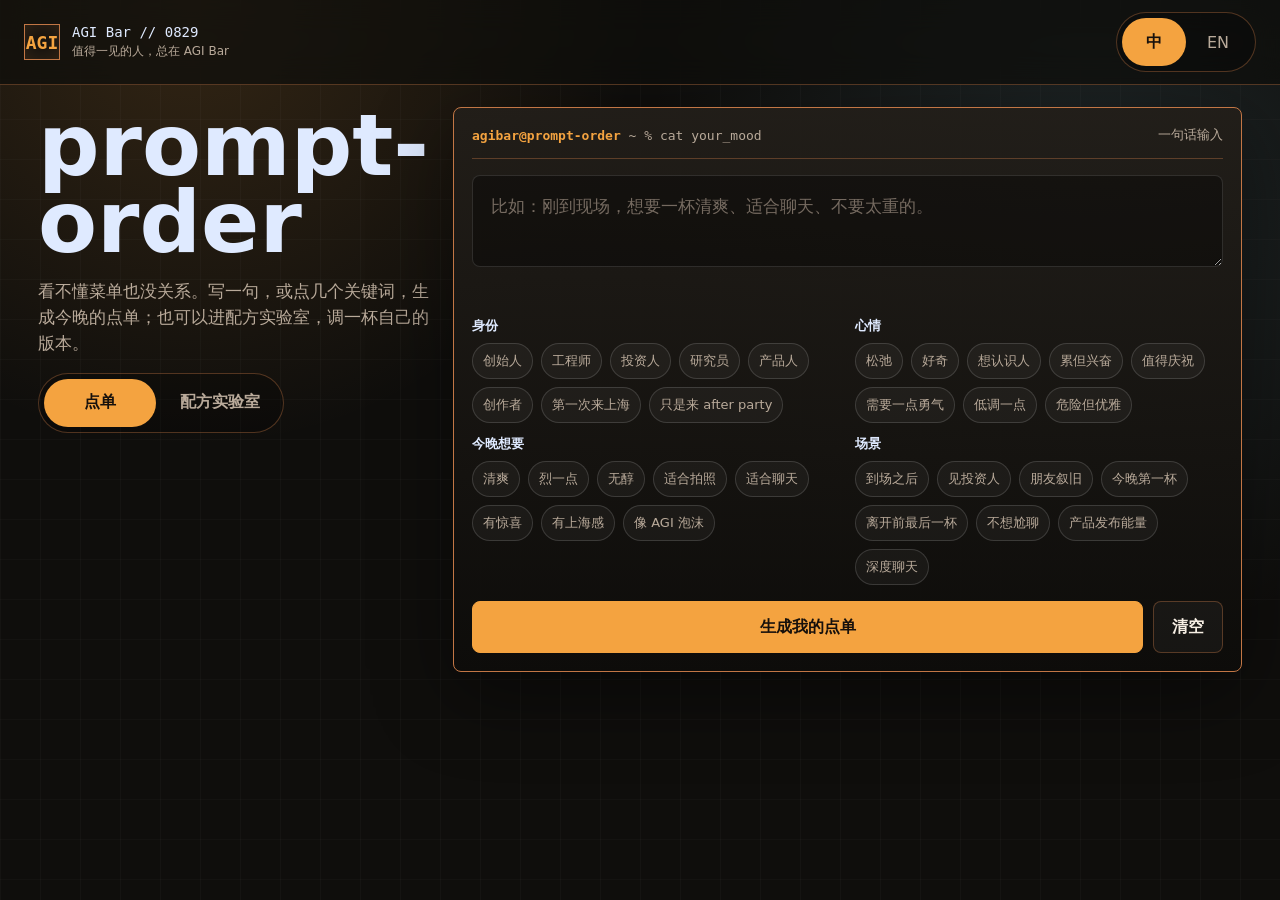
==== index.html @ 8e7d7c05 "Simplify event recipe pages" ====
<!doctype html>
<html lang="zh-CN">
<head>
  <meta charset="utf-8">
  <meta name="viewport" content="width=device-width, initial-scale=1">
  <title>prompt-order | AGI Bar</title>
  <link rel="stylesheet" href="style.css">
</head>
<body>
  <div class="shell">
    <header class="topbar">
      <div class="brand">
        <div class="mark">AGI</div>
        <div>
          <p class="brand-title">AGI Bar // 0829</p>
          <p class="brand-sub" data-i18n="tagline">值得一见的人，总在 AGI Bar</p>
        </div>
      </div>
      <div class="lang" aria-label="Language">
        <button type="button" class="active" data-lang="zh">中</button>
        <button type="button" data-lang="en">EN</button>
      </div>
    </header>

    <main class="prompt-main">
      <section aria-labelledby="page-title">
        <h1 id="page-title" class="headline zh" data-i18n="headline">prompt-order</h1>
        <p class="intro" data-i18n="intro">看不懂菜单也没关系。写一句，或点几个关键词，生成今晚的点单；也可以进配方实验室，调一杯自己的版本。</p>
        <div class="mode-tabs" aria-label="Mode">
          <button type="button" class="active" data-mode="order" data-i18n="tabOrder">点单</button>
          <button type="button" data-mode="lab" data-i18n="tabLab">配方实验室</button>
        </div>
      </section>

      <section class="prompt-card mode-panel active" id="orderPanel" aria-label="Prompt order">
        <div class="terminal-line">
          <span><b>agibar@prompt-order</b> ~ % cat your_mood</span>
          <span data-i18n="terminal">一句话输入</span>
        </div>

        <div class="input-wrap">
          <textarea id="prompt" data-i18n-placeholder="placeholder" placeholder="比如：刚到现场，想要一杯清爽、适合聊天、不要太重的。"></textarea>
        </div>
        <div class="status" id="status" aria-live="polite"></div>

        <div class="groups" id="groups"></div>

        <div class="actions">
          <button class="primary" type="button" id="generate" data-i18n="generate">生成我的点单</button>
          <button class="secondary" type="button" id="clear" data-i18n="clear">清空</button>
        </div>
      </section>

      <section class="prompt-card lab-panel mode-panel" id="labPanel" aria-label="Recipe lab">
        <div class="terminal-line">
          <span><b>agibar@0829</b> ~ % ./recipe_lab</span>
          <span data-i18n="labTerminal">选择一款</span>
        </div>
        <div class="lab-head">
          <h2 data-i18n="labHeadline">配方实验室</h2>
          <p data-i18n="labIntro">三款活动限定特调先不命名。先看口味和配方，三款都是无醇；想要含醇可自行 DIY。</p>
        </div>
        <div class="mix-list" id="mixList"></div>
      </section>
    </main>
  </div>

  <div class="toast" id="toast" role="status" aria-live="polite"></div>

  <script src="app-data.js"></script>
  <script>
    const data = window.AGIBarData;
    let draft = data.loadDraft();
    const selected = new Set(draft.selected || []);

    const $ = (selector) => document.querySelector(selector);
    const promptEl = $("#prompt");
    const groupsEl = $("#groups");
    const statusEl = $("#status");
    const toastEl = $("#toast");
    const mixListEl = $("#mixList");
    const params = new URLSearchParams(window.location.search);
    const requestedMix = (params.get("mix") || "").toUpperCase();
    let selectedMixId = data.eventMixes.some((mix) => mix.id === requestedMix) ? requestedMix : "";
    let mode = params.get("tab") === "lab" || selectedMixId ? "lab" : "order";

    function t(key) {
      return data.copy[draft.lang || "zh"][key];
    }

    function persist() {
      draft.prompt = promptEl.value;
      draft.selected = Array.from(selected);
      data.saveDraft(draft);
    }

    function renderGroups() {
      groupsEl.innerHTML = data.groups.map((group) => `
        <section class="group">
          <h2>${t(group.title)}</h2>
          <div class="chips">
            ${group.options.map(([value, zh, en]) => `
              <button type="button" class="chip ${selected.has(value) ? "selected" : ""}" data-chip="${value}">
                ${draft.lang === "zh" ? zh : en}
              </button>
            `).join("")}
          </div>
        </section>
      `).join("");
    }

    function renderLab() {
      const lang = draft.lang || "zh";
      const visibleMixes = selectedMixId
        ? data.eventMixes.filter((mix) => mix.id === selectedMixId)
        : data.eventMixes;
      mixListEl.innerHTML = visibleMixes.map((mix) => {
        const formula = mix.formulas.zero[lang];
        const flavors = lang === "zh" ? mix.flavorZh : mix.flavorEn;
        const hint = lang === "zh" ? mix.hintZh : mix.hintEn;
        const color = lang === "zh" ? mix.colorZh : mix.colorEn;
        const diyNote = lang === "zh" ? mix.diyZh : mix.diyEn;
        return `
          <article class="mix-card" data-mix="${mix.id}">
            <div class="mix-code">${mix.id}</div>
            <div class="mix-content">
              <p class="mix-hint">${hint}</p>
              <h3>${t("labOrderPrefix")}${mix.id}</h3>
              <div class="mix-pills">
                <span class="pill">${color}</span>
                ${flavors.map((item) => `<span class="pill">${item}</span>`).join("")}
              </div>
              <div class="lab-fields">
                <div>
                  <p class="field-label">${t("labFormula")}</p>
                  <ul>${formula.map((item) => `<li>${item}</li>`).join("")}</ul>
                </div>
                <div>
                  <p class="field-label">${t("labDiy")}</p>
                  <p>${diyNote}</p>
                </div>
              </div>
            </div>
          </article>
        `;
      }).join("");
    }

    function renderCopy() {
      const lang = draft.lang || "zh";
      document.documentElement.lang = lang === "zh" ? "zh-CN" : "en";
      document.title = "prompt-order | AGI Bar";
      document.querySelectorAll("[data-i18n]").forEach((node) => {
        node.textContent = t(node.dataset.i18n);
      });
      document.querySelectorAll("[data-i18n-placeholder]").forEach((node) => {
        node.placeholder = t(node.dataset.i18nPlaceholder);
      });
      document.querySelectorAll("[data-lang]").forEach((button) => {
        button.classList.toggle("active", button.dataset.lang === lang);
      });
      document.querySelectorAll("[data-mode]").forEach((button) => {
        button.classList.toggle("active", button.dataset.mode === mode);
      });
      document.querySelectorAll(".mode-panel").forEach((panel) => {
        panel.classList.toggle("active", panel.id === `${mode}Panel`);
      });
      document.body.classList.toggle("lab-mode", mode === "lab");
      $("#page-title").classList.toggle("zh", lang === "zh");
      renderGroups();
      renderLab();
    }

    function setStatus(message, isError = false) {
      statusEl.textContent = message;
      statusEl.style.color = isError ? "var(--red)" : "var(--cyan)";
    }

    function showToast(message) {
      toastEl.textContent = message;
      toastEl.classList.add("show");
      window.setTimeout(() => toastEl.classList.remove("show"), 1600);
    }

    function setMode(nextMode) {
      if (!nextMode || mode === nextMode) return;
      mode = nextMode;
      const nextUrl = new URL(window.location.href);
      if (mode === "lab") nextUrl.searchParams.set("tab", "lab");
      else {
        nextUrl.searchParams.delete("tab");
        nextUrl.searchParams.delete("mix");
        selectedMixId = "";
      }
      window.history.replaceState(null, "", nextUrl);
      renderCopy();
    }

    function generate() {
      const prompt = promptEl.value.trim();
      if (!prompt && selected.size === 0) {
        setStatus(t("needInput"), true);
        return;
      }
      draft.prompt = promptEl.value;
      draft.selected = Array.from(selected);
      const drink = data.chooseDrink(draft);
      draft.currentDrinkId = drink.id;
      draft.lastDrinkId = drink.id;
      data.saveDraft(draft);
      window.location.href = "order.html";
    }

    function setLanguage(nextLang) {
      if (!nextLang || draft.lang === nextLang) return;
      draft.lang = nextLang;
      renderCopy();
      persist();
    }

    document.addEventListener("click", (event) => {
      const chip = event.target.closest("[data-chip]");
      if (!chip) return;
      const value = chip.dataset.chip;
      if (selected.has(value)) selected.delete(value);
      else selected.add(value);
      renderGroups();
      persist();
    });

    document.addEventListener("click", (event) => {
      const modeButton = event.target.closest("[data-mode]");
      if (!modeButton) return;
      setMode(modeButton.dataset.mode);
    });

    document.querySelector(".lang").addEventListener("pointerup", (event) => {
      const button = event.target.closest("[data-lang]");
      if (!button) return;
      event.preventDefault();
      setLanguage(button.dataset.lang);
    });

    document.querySelector(".lang").addEventListener("click", (event) => {
      const button = event.target.closest("[data-lang]");
      if (!button) return;
      setLanguage(button.dataset.lang);
    });

    $("#generate").addEventListener("click", generate);
    $("#clear").addEventListener("click", () => {
      selected.clear();
      promptEl.value = "";
      draft = { prompt: "", selected: [], lang: draft.lang || "zh", currentDrinkId: null, lastDrinkId: null };
      data.saveDraft(draft);
      setStatus("");
      renderCopy();
      showToast(t("clearSaved"));
    });
    promptEl.addEventListener("input", persist);

    promptEl.value = draft.prompt || "";
    renderCopy();
  </script>
</body>
</html>
---- style.css ----
:root {
  color-scheme: dark;
  --bg: #0f0e0c;
  --panel: rgba(24, 21, 18, 0.94);
  --panel-strong: rgba(11, 10, 9, 0.96);
  --line: #c27645;
  --line-soft: rgba(194, 118, 69, 0.38);
  --text: #f7efe4;
  --muted: #b9aa9a;
  --gold: #f4a340;
  --foam: #dfeaff;
  --cyan: #8bcfe7;
  --red: #ef5b45;
  --green: #9fd16c;
  --shadow: 0 24px 80px rgba(0, 0, 0, 0.42);
  --radius: 8px;
  font-family: Inter, ui-sans-serif, system-ui, -apple-system, BlinkMacSystemFont, "PingFang SC", "Microsoft YaHei", sans-serif;
}

* {
  box-sizing: border-box;
}

html,
body {
  min-height: 100%;
}

body {
  margin: 0;
  background:
    linear-gradient(90deg, rgba(255, 255, 255, 0.025) 1px, transparent 1px),
    linear-gradient(0deg, rgba(255, 255, 255, 0.018) 1px, transparent 1px),
    radial-gradient(circle at 15% 0%, rgba(244, 163, 64, 0.16), transparent 28rem),
    radial-gradient(circle at 85% 22%, rgba(139, 207, 231, 0.12), transparent 28rem),
    var(--bg);
  background-size: 40px 40px, 40px 40px, auto, auto, auto;
  color: var(--text);
}

button,
textarea {
  font: inherit;
}

button {
  cursor: pointer;
}

.shell {
  min-height: 100vh;
  display: grid;
  grid-template-rows: auto 1fr auto;
}

.topbar {
  display: flex;
  align-items: center;
  justify-content: space-between;
  gap: 16px;
  padding: 16px clamp(16px, 3vw, 40px);
  border-bottom: 1px solid var(--line-soft);
  background: rgba(15, 14, 12, 0.72);
  backdrop-filter: blur(16px);
  position: sticky;
  top: 0;
  z-index: 5;
}

.brand {
  display: flex;
  align-items: center;
  gap: 12px;
  min-width: 0;
}

.mark {
  width: 36px;
  height: 36px;
  display: grid;
  place-items: center;
  border: 1px solid var(--line);
  color: var(--gold);
  background: #16120f;
  font-family: "SFMono-Regular", Consolas, monospace;
  font-size: 18px;
  font-weight: 800;
  box-shadow: inset 0 0 18px rgba(244, 163, 64, 0.14);
  flex: 0 0 auto;
}

.brand-title {
  margin: 0;
  font-family: "SFMono-Regular", Consolas, monospace;
  font-size: 14px;
  color: var(--foam);
  white-space: nowrap;
}

.brand-sub {
  margin: 3px 0 0;
  color: var(--muted);
  font-size: 12px;
}

.lang {
  display: flex;
  padding: 5px;
  border: 1px solid var(--line-soft);
  background: rgba(0, 0, 0, 0.22);
  border-radius: 999px;
  flex: 0 0 auto;
  position: relative;
  z-index: 12;
}

.lang button {
  border: 0;
  border-radius: 999px;
  padding: 13px 18px;
  color: var(--muted);
  background: transparent;
  font-size: 16px;
  min-width: 64px;
  min-height: 48px;
  touch-action: manipulation;
  -webkit-tap-highlight-color: transparent;
}

.lang button.active {
  color: #17110c;
  background: var(--gold);
  font-weight: 800;
}

.prompt-main,
.order-main {
  width: min(1260px, 100%);
  margin: 0 auto;
  padding: clamp(18px, 4vw, 46px);
}

.prompt-main {
  display: grid;
  grid-template-columns: minmax(260px, 0.82fr) minmax(520px, 1.18fr);
  gap: clamp(20px, 3vw, 38px);
  align-items: center;
}

.order-main {
  display: grid;
  grid-template-columns: minmax(520px, 1fr) minmax(280px, 0.46fr);
  gap: clamp(18px, 3vw, 34px);
  align-items: start;
}

.headline {
  margin: 0 0 16px;
  font-size: clamp(56px, 8vw, 104px);
  line-height: 0.9;
  color: var(--foam);
  text-transform: uppercase;
  max-width: 8ch;
}

.headline.zh {
  max-width: 7ch;
  font-weight: 900;
  text-transform: none;
}

.intro {
  max-width: 640px;
  color: var(--muted);
  font-size: clamp(17px, 2vw, 21px);
  line-height: 1.55;
  margin: 0;
}

.mode-tabs {
  display: inline-flex;
  gap: 6px;
  margin-top: 22px;
  padding: 5px;
  border: 1px solid var(--line-soft);
  background: rgba(0, 0, 0, 0.22);
  border-radius: 999px;
}

.mode-tabs button {
  min-height: 48px;
  min-width: 112px;
  border: 0;
  border-radius: 999px;
  padding: 0 18px;
  color: var(--muted);
  background: transparent;
  font-weight: 850;
  touch-action: manipulation;
}

.mode-tabs button.active {
  color: #17110c;
  background: var(--gold);
}

.mode-panel {
  display: none;
}

.mode-panel.active {
  display: block;
}

.prompt-card,
.order-card,
.menu-photo,
.summary-panel,
.side-card {
  border: 1px solid var(--line);
  background: linear-gradient(180deg, rgba(34, 30, 25, 0.94), rgba(13, 12, 10, 0.94));
  box-shadow: var(--shadow);
  border-radius: var(--radius);
}

.prompt-card {
  padding: clamp(18px, 2.4vw, 26px);
}

.lab-panel {
  max-height: calc(100vh - 128px);
  overflow: auto;
}

.terminal-line,
.result-kicker {
  display: flex;
  align-items: center;
  justify-content: space-between;
  gap: 12px;
  padding-bottom: 14px;
  border-bottom: 1px solid var(--line-soft);
  color: var(--muted);
  font-family: "SFMono-Regular", Consolas, monospace;
  font-size: 13px;
}

.terminal-line b {
  color: var(--gold);
}

.input-wrap {
  position: relative;
  margin-top: 16px;
}

textarea {
  width: 100%;
  min-height: 128px;
  resize: vertical;
  padding: 18px;
  border-radius: var(--radius);
  border: 1px solid rgba(255, 255, 255, 0.12);
  background: rgba(2, 2, 2, 0.34);
  color: var(--text);
  outline: none;
  line-height: 1.5;
  font-size: 17px;
}

textarea:focus {
  border-color: var(--gold);
  box-shadow: 0 0 0 3px rgba(244, 163, 64, 0.18);
}

textarea::placeholder {
  color: #756a60;
}

.status {
  min-height: 24px;
  margin: 10px 0 2px;
  color: var(--cyan);
  font-size: 13px;
}

.groups {
  display: grid;
  gap: 16px;
  margin-top: 18px;
}

.group h2 {
  margin: 0 0 10px;
  color: var(--foam);
  font-size: 13px;
  font-family: "SFMono-Regular", Consolas, monospace;
}

.chips {
  display: flex;
  flex-wrap: wrap;
  gap: 8px;
}

.chip {
  border: 1px solid rgba(255, 255, 255, 0.14);
  border-radius: 999px;
  color: var(--muted);
  background: rgba(255, 255, 255, 0.04);
  padding: 10px 13px;
  font-size: 14px;
  max-width: 100%;
}

.chip.selected {
  border-color: var(--gold);
  background: rgba(244, 163, 64, 0.16);
  color: var(--text);
}

.actions,
.order-actions,
.staff-actions {
  display: flex;
  gap: 10px;
  margin-top: 22px;
  align-items: center;
  flex-wrap: wrap;
}

.primary,
.secondary {
  min-height: 50px;
  border-radius: var(--radius);
  padding: 0 18px;
  font-weight: 850;
}

.primary {
  border: 1px solid var(--gold);
  background: var(--gold);
  color: #17110c;
  flex: 1 1 220px;
}

.secondary {
  border: 1px solid var(--line-soft);
  background: rgba(255, 255, 255, 0.04);
  color: var(--text);
}

.order-card {
  min-height: 610px;
  padding: clamp(22px, 3vw, 34px);
  display: grid;
  align-content: space-between;
  overflow: hidden;
  position: relative;
}

.order-card::before {
  content: "";
  position: absolute;
  inset: 0;
  background:
    linear-gradient(90deg, rgba(244, 163, 64, 0.08) 1px, transparent 1px),
    linear-gradient(0deg, rgba(244, 163, 64, 0.055) 1px, transparent 1px);
  background-size: 28px 28px;
  mask-image: linear-gradient(180deg, black, transparent 72%);
  pointer-events: none;
}

.order-card > * {
  position: relative;
}

.badge {
  color: var(--green);
}

.order {
  margin: 0 0 12px;
  color: var(--gold);
  font-family: "SFMono-Regular", Consolas, monospace;
  font-size: clamp(72px, 9vw, 124px);
  line-height: 0.88;
}

.drink-name {
  margin: 0;
  color: var(--foam);
  font-size: clamp(64px, 8vw, 116px);
  line-height: 1.02;
  font-weight: 950;
}

.drink-name.en-mode {
  font-size: clamp(52px, 6.5vw, 90px);
}

.english-name {
  margin: 14px 0 0;
  color: var(--cyan);
  font-size: clamp(28px, 3.2vw, 42px);
  line-height: 1.12;
  font-weight: 850;
}

.flavor {
  margin-top: 24px;
  display: flex;
  gap: 9px;
  flex-wrap: wrap;
}

.pill {
  border: 1px solid var(--line-soft);
  border-radius: 999px;
  padding: 9px 11px;
  color: var(--muted);
  font-size: 14px;
  background: rgba(0, 0, 0, 0.18);
}

.lab-head {
  margin-top: 16px;
}

.lab-head h2 {
  margin: 0;
  color: var(--foam);
  font-size: clamp(34px, 4vw, 54px);
  line-height: 1;
}

.lab-head p {
  margin: 10px 0 0;
  color: var(--muted);
  font-size: 15px;
  line-height: 1.5;
}

.mix-list {
  display: grid;
  gap: 14px;
  margin-top: 18px;
}

.mix-card {
  display: grid;
  grid-template-columns: 74px 1fr;
  gap: 14px;
  padding: 14px;
  border: 1px solid var(--line-soft);
  background:
    linear-gradient(90deg, rgba(244, 163, 64, 0.08) 1px, transparent 1px),
    rgba(0, 0, 0, 0.18);
  background-size: 28px 28px, auto;
  border-radius: var(--radius);
}

.mix-code {
  min-height: 74px;
  display: grid;
  place-items: center;
  border: 1px solid var(--line);
  background: rgba(0, 0, 0, 0.26);
  color: var(--gold);
  font-family: "SFMono-Regular", Consolas, monospace;
  font-size: 42px;
  font-weight: 950;
  line-height: 1;
}

.mix-content {
  min-width: 0;
}

.mix-hint {
  margin: 0 0 6px;
  color: var(--cyan);
  font-family: "SFMono-Regular", Consolas, monospace;
  font-size: 13px;
}

.mix-card h3 {
  margin: 0;
  color: var(--foam);
  font-size: clamp(30px, 4vw, 48px);
  line-height: 0.98;
}

.mix-pills {
  display: flex;
  gap: 7px;
  flex-wrap: wrap;
  margin-top: 12px;
}

.lab-fields {
  display: grid;
  grid-template-columns: minmax(0, 1.16fr) minmax(0, 0.84fr);
  gap: 10px;
  margin-top: 12px;
}

.lab-fields > div {
  border: 1px solid rgba(194, 118, 69, 0.26);
  background: rgba(0, 0, 0, 0.16);
  padding: 10px;
  border-radius: var(--radius);
}

.field-label {
  margin: 0 0 6px;
  color: var(--gold);
  font-family: "SFMono-Regular", Consolas, monospace;
  font-size: 12px;
  font-weight: 800;
}

.lab-fields p:not(.field-label),
.lab-fields ul {
  margin: 0;
  color: var(--text);
  font-size: 14px;
  line-height: 1.45;
}

.lab-fields ul {
  padding-left: 18px;
}

.lab-fields li + li {
  margin-top: 2px;
}

.lab-controls,
.lab-result {
  display: flex;
  gap: 10px;
  align-items: center;
  flex-wrap: wrap;
  margin-top: 12px;
}

.segmented {
  display: inline-flex;
  padding: 4px;
  border: 1px solid var(--line-soft);
  border-radius: 999px;
  background: rgba(0, 0, 0, 0.18);
}

.segmented button {
  min-height: 40px;
  min-width: 76px;
  border: 0;
  border-radius: 999px;
  padding: 0 12px;
  background: transparent;
  color: var(--muted);
  font-size: 14px;
  font-weight: 850;
}

.segmented button.active {
  background: var(--gold);
  color: #17110c;
}

.lab-controls label {
  display: grid;
  gap: 5px;
  min-width: min(260px, 100%);
  color: var(--muted);
  font-size: 12px;
  font-family: "SFMono-Regular", Consolas, monospace;
}

.lab-controls select {
  min-height: 42px;
  border: 1px solid var(--line-soft);
  border-radius: var(--radius);
  padding: 0 10px;
  color: var(--text);
  background: #17120f;
  font: inherit;
}

.lab-result {
  justify-content: space-between;
  padding-top: 12px;
  border-top: 1px solid rgba(194, 118, 69, 0.24);
}

.lab-result strong {
  display: block;
  color: var(--foam);
  font-size: 24px;
  line-height: 1.1;
}

.primary.compact {
  flex: 0 0 auto;
}

.reason {
  margin: 20px 0 0;
  color: var(--text);
  font-size: clamp(18px, 2vw, 22px);
  line-height: 1.55;
}

.side {
  display: grid;
  gap: 16px;
}

.side-card {
  padding: 16px;
}

.side-card h2 {
  margin: 0 0 10px;
  color: var(--foam);
  font-size: 18px;
}

.side-card p {
  margin: 0;
  color: var(--muted);
  line-height: 1.5;
  font-size: 14px;
}

.menu-photo {
  min-height: 260px;
  overflow: hidden;
  position: relative;
}

.menu-photo img {
  width: 100%;
  height: 100%;
  min-height: 260px;
  object-fit: cover;
  filter: saturate(0.9) contrast(1.08) brightness(0.72);
  display: block;
}

.menu-photo span {
  position: absolute;
  left: 14px;
  bottom: 12px;
  padding: 6px 9px;
  background: rgba(0, 0, 0, 0.58);
  border: 1px solid var(--line-soft);
  color: var(--muted);
  font-family: "SFMono-Regular", Consolas, monospace;
  font-size: 12px;
}

.staff-footer {
  width: min(1260px, 100%);
  margin: 0 auto;
  padding: 0 clamp(18px, 4vw, 46px) clamp(24px, 4vw, 42px);
  display: flex;
  justify-content: flex-end;
}

.toast {
  position: fixed;
  left: 50%;
  bottom: 20px;
  transform: translateX(-50%) translateY(18px);
  opacity: 0;
  pointer-events: none;
  background: #f6ede1;
  color: #15110e;
  border-radius: var(--radius);
  padding: 12px 14px;
  box-shadow: var(--shadow);
  font-weight: 800;
  transition: 180ms ease;
  z-index: 30;
}

.toast.show {
  opacity: 1;
  transform: translateX(-50%) translateY(0);
}

.modal {
  position: fixed;
  inset: 0;
  display: none;
  align-items: center;
  justify-content: center;
  padding: 18px;
  background: rgba(0, 0, 0, 0.68);
  backdrop-filter: blur(10px);
  z-index: 20;
}

.modal.open {
  display: flex;
}

.summary-panel {
  width: min(720px, 100%);
  max-height: min(760px, 88vh);
  overflow: auto;
  padding: clamp(18px, 3vw, 28px);
}

.summary-head {
  display: flex;
  align-items: flex-start;
  justify-content: space-between;
  gap: 16px;
  padding-bottom: 14px;
  border-bottom: 1px solid var(--line-soft);
}

.summary-head h2 {
  margin: 0;
  color: var(--foam);
  font-size: clamp(28px, 4vw, 40px);
  line-height: 1;
}

.summary-head p {
  margin: 8px 0 0;
  color: var(--muted);
  font-size: 14px;
}

.summary-tools {
  display: flex;
  align-items: center;
  gap: 8px;
  flex: 0 0 auto;
}

.icon-button {
  width: 42px;
  height: 42px;
  border-radius: 999px;
  border: 1px solid var(--line-soft);
  background: rgba(255, 255, 255, 0.04);
  color: var(--text);
  font-size: 22px;
  line-height: 1;
}

.summary-grid {
  display: grid;
  grid-template-columns: 1fr 1fr;
  gap: 16px;
  margin-top: 18px;
}

.summary-block {
  border: 1px solid var(--line-soft);
  border-radius: var(--radius);
  padding: 14px;
  background: rgba(0, 0, 0, 0.18);
}

.summary-block h3 {
  margin: 0 0 12px;
  color: var(--gold);
  font-family: "SFMono-Regular", Consolas, monospace;
  font-size: 13px;
}

.summary-list {
  display: grid;
  gap: 10px;
  margin: 0;
  padding: 0;
  list-style: none;
}

.summary-list li,
.recent-row {
  display: grid;
  grid-template-columns: 1fr auto;
  gap: 10px;
  color: var(--text);
  font-size: 14px;
  line-height: 1.35;
}

.count {
  color: var(--gold);
  font-family: "SFMono-Regular", Consolas, monospace;
  font-weight: 800;
}

.recent {
  margin-top: 16px;
}

.recent-row {
  grid-template-columns: auto 1fr;
  padding: 10px 0;
  border-top: 1px solid rgba(194, 118, 69, 0.22);
  color: var(--muted);
}

.recent-row b {
  color: var(--foam);
}

@media (min-width: 900px) and (max-width: 1368px) {
  .topbar {
    padding: 12px 24px;
  }

  .prompt-main {
    grid-template-columns: 0.62fr 1.38fr;
    gap: 24px;
    padding: 22px 28px;
    align-items: start;
  }

  .prompt-card {
    padding: 18px;
  }

  .headline {
    font-size: clamp(58px, 7vw, 86px);
  }

  .intro {
    font-size: 17px;
  }

  .mode-tabs {
    margin-top: 16px;
  }

  textarea {
    min-height: 92px;
  }

  .groups {
    grid-template-columns: 1fr 1fr;
    gap: 12px 14px;
    margin-top: 12px;
  }

  .lab-panel {
    max-height: none;
  }

  .mix-card {
    grid-template-columns: 62px 1fr;
    gap: 12px;
    padding: 12px;
  }

  .mix-code {
    min-height: 62px;
    font-size: 34px;
  }

  .lab-fields {
    grid-template-columns: 1fr 1fr;
  }

  .group h2 {
    margin-bottom: 8px;
  }

  .chip {
    padding: 8px 10px;
    font-size: 13px;
  }

  .actions {
    margin-top: 16px;
  }

  .primary,
  .secondary {
    min-height: 52px;
  }

  .order-main {
    grid-template-columns: minmax(0, 1fr) 300px;
    padding: 22px 28px;
  }

  .order-card {
    min-height: calc(100vh - 150px);
  }

  .menu-photo {
    min-height: 220px;
  }

  .menu-photo img {
    min-height: 220px;
  }
}

@media (max-width: 899px) {
  .topbar {
    align-items: center;
    padding: 12px;
  }

  .brand-sub {
    display: none;
  }

  .brand-title {
    font-size: 13px;
  }

  .mark {
    width: 32px;
    height: 32px;
    font-size: 16px;
  }

  .lang {
    padding: 4px;
  }

  .lang button {
    min-width: 52px;
    min-height: 42px;
    padding: 10px 12px;
  }

  .prompt-main,
  .order-main {
    grid-template-columns: 1fr;
    padding: 18px 12px 28px;
  }

  .headline {
    font-size: clamp(34px, 11vw, 52px);
    max-width: 100%;
    margin-bottom: 10px;
  }

  .headline.zh {
    max-width: 100%;
  }

  .intro {
    font-size: 16px;
    line-height: 1.45;
  }

  .mode-tabs {
    display: flex;
    width: 100%;
    margin-top: 14px;
  }

  body.lab-mode .prompt-main > section:first-child {
    padding-bottom: 0;
  }

  body.lab-mode .intro {
    display: none;
  }

  body.lab-mode .prompt-main {
    gap: 0;
    padding-top: 12px;
  }

  body.lab-mode .headline {
    font-size: clamp(42px, 13vw, 64px);
    margin-bottom: 8px;
  }

  body.lab-mode .mode-tabs {
    margin-top: 8px;
  }

  body.lab-mode .prompt-card {
    padding-top: 12px;
  }

  .mode-tabs button {
    min-width: 0;
    flex: 1 1 0;
  }

  .prompt-card,
  .order-card {
    border-left: 0;
    border-right: 0;
    border-radius: 0;
  }

  .terminal-line {
    font-size: 12px;
  }

  .lab-head h2 {
    font-size: 34px;
  }

  .lab-head p {
    font-size: 14px;
  }

  body.lab-mode .lab-head {
    margin-top: 10px;
  }

  body.lab-mode .lab-head h2 {
    font-size: 30px;
  }

  body.lab-mode .lab-head p {
    font-size: 13px;
    line-height: 1.35;
  }

  .order-card {
    min-height: 520px;
  }

  .drink-name {
    font-size: clamp(48px, 13vw, 82px);
  }

  .order {
    font-size: clamp(58px, 15vw, 92px);
  }

  .menu-photo {
    display: none;
  }

  .summary-grid {
    grid-template-columns: 1fr;
  }

  .lab-fields {
    grid-template-columns: 1fr;
  }

  .mix-card {
    grid-template-columns: 1fr;
  }

  .mix-code {
    width: 72px;
  }

  body.lab-mode .mix-list {
    gap: 10px;
    margin-top: 12px;
  }

  body.lab-mode .mix-card {
    gap: 10px;
    padding: 12px;
  }

  body.lab-mode .mix-card:only-child {
    grid-template-columns: 54px 1fr;
    align-items: start;
  }

  body.lab-mode .mix-card:only-child .mix-code {
    width: 54px;
    min-height: 54px;
    font-size: 30px;
  }

  body.lab-mode .mix-card h3 {
    font-size: 30px;
  }

  body.lab-mode .mix-hint {
    margin-bottom: 4px;
    font-size: 12px;
  }

  body.lab-mode .mix-pills {
    gap: 6px;
    margin-top: 8px;
  }

  body.lab-mode .pill {
    padding: 6px 9px;
    font-size: 12px;
  }

  body.lab-mode .lab-fields {
    gap: 8px;
    margin-top: 10px;
  }

  body.lab-mode .lab-fields > div {
    padding: 9px 10px;
  }

  body.lab-mode .lab-fields p:not(.field-label),
  body.lab-mode .lab-fields ul {
    font-size: 13px;
    line-height: 1.35;
  }

  body.lab-mode .lab-fields ul {
    padding-left: 16px;
  }

  .lab-result .secondary,
  .lab-result .primary {
    width: 100%;
    flex: 1 1 100%;
  }

  .summary-head {
    align-items: stretch;
    flex-direction: column;
  }

  .summary-tools {
    justify-content: space-between;
  }

  .staff-footer {
    padding: 0 12px 28px;
  }

  .staff-footer .secondary {
    width: 100%;
  }
}
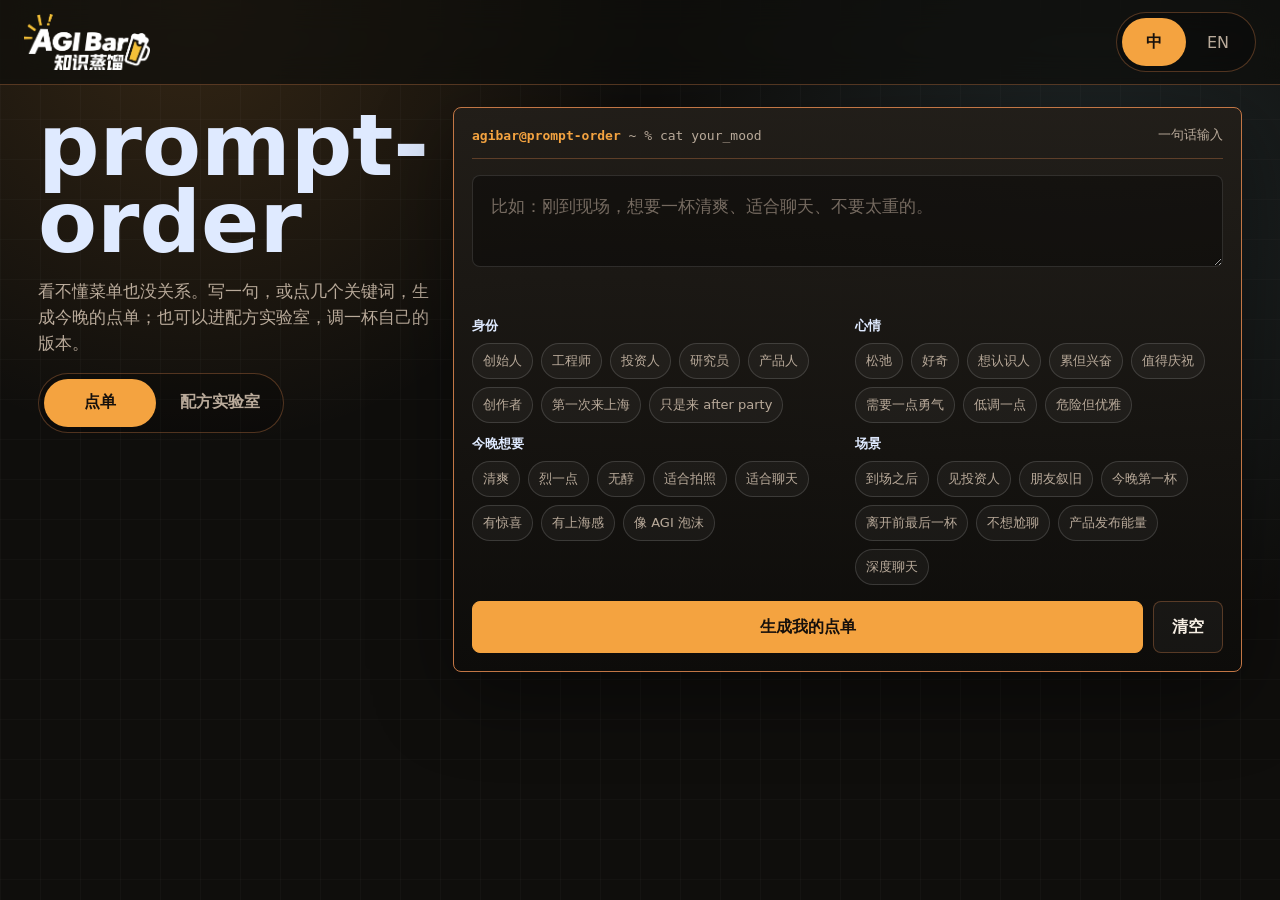
==== commit 6e15b4ce: "Fix DIY submission states and update branding" ====
--- a/index.html
+++ b/index.html
@@ -10,11 +10,7 @@
   <div class="shell">
     <header class="topbar">
       <div class="brand">
-        <div class="mark">AGI</div>
-        <div>
-          <p class="brand-title">AGI Bar // 0829</p>
-          <p class="brand-sub" data-i18n="tagline">值得一见的人，总在 AGI Bar</p>
-        </div>
+        <img class="brand-logo" src="assets/agi-bar-logo.png" alt="AGI Bar 知识蒸馏">
       </div>
       <div class="lang" aria-label="Language">
         <button type="button" class="active" data-lang="zh">中</button>
@@ -67,6 +63,25 @@
 
   <div class="toast" id="toast" role="status" aria-live="polite"></div>
 
+  <section class="assistant-modal" id="assistantModal" aria-hidden="true" hidden>
+    <button class="assistant-backdrop" type="button" data-assistant-close aria-label="关闭"></button>
+    <div class="assistant-sheet" role="dialog" aria-modal="true" aria-labelledby="assistantTitle">
+      <header class="assistant-head">
+        <h2 id="assistantTitle" data-i18n="assistantTitle">AI 配方助手</h2>
+        <button class="assistant-close" type="button" data-assistant-close aria-label="关闭">×</button>
+      </header>
+      <p class="assistant-intro" data-i18n="assistantIntro">说一句你想怎么调整，我给你一份当前配方参考。</p>
+      <div class="assistant-quick" id="assistantQuick"></div>
+      <form id="assistantForm">
+        <textarea id="assistantPrompt" rows="3" data-i18n-placeholder="assistantPlaceholder" placeholder="比如：少甜一点，气泡更足。"></textarea>
+        <p class="assistant-status" id="assistantStatus" role="status" aria-live="polite"></p>
+        <button class="primary" type="submit" id="assistantGenerate" data-i18n="assistantGenerate">生成配方参考</button>
+      </form>
+      <div class="assistant-result" id="assistantResult" hidden></div>
+      <p class="assistant-disclaimer" data-i18n="assistantDisclaimer">仅供现场调整参考，实际以现有原料为准。</p>
+    </div>
+  </section>
+
   <script src="app-data.js"></script>
   <script>
     const data = window.AGIBarData;
@@ -79,10 +94,26 @@
     const statusEl = $("#status");
     const toastEl = $("#toast");
     const mixListEl = $("#mixList");
+    const assistantModalEl = $("#assistantModal");
+    const assistantPromptEl = $("#assistantPrompt");
+    const assistantStatusEl = $("#assistantStatus");
+    const assistantResultEl = $("#assistantResult");
+    const assistantGenerateEl = $("#assistantGenerate");
+    const assistantStorageKey = "agibar_recipe_assistant_v1";
+    const journeyStorageKey = "agibar_recipe_journey_v1";
+    let assistantDrafts = loadAssistantDrafts();
+    let activeAssistantMixId = "";
+    let journey = loadJourney();
+    const imageCache = new Map();
+    const previewUrls = new Map();
     const params = new URLSearchParams(window.location.search);
     const requestedMix = (params.get("mix") || "").toUpperCase();
-    let selectedMixId = data.eventMixes.some((mix) => mix.id === requestedMix) ? requestedMix : "";
-    let mode = params.get("tab") === "lab" || selectedMixId ? "lab" : "order";
+    const requestedMixIsValid = data.eventMixes.some((mix) => mix.id === requestedMix);
+    const savedMixIsValid = data.eventMixes.some((mix) => mix.id === journey.activeMixId);
+    let selectedMixId = journey.updatedAt && savedMixIsValid
+      ? journey.activeMixId
+      : requestedMixIsValid ? requestedMix : savedMixIsValid ? journey.activeMixId : data.eventMixes[0].id;
+    let mode = params.get("tab") === "lab" || requestedMixIsValid ? "lab" : "order";
 
     function t(key) {
       return data.copy[draft.lang || "zh"][key];
@@ -92,6 +123,99 @@
       draft.prompt = promptEl.value;
       draft.selected = Array.from(selected);
       data.saveDraft(draft);
+    }
+
+    function loadAssistantDrafts() {
+      try {
+        return JSON.parse(localStorage.getItem(assistantStorageKey) || "{}") || {};
+      } catch {
+        localStorage.removeItem(assistantStorageKey);
+        return {};
+      }
+    }
+
+    function saveAssistantDrafts() {
+      localStorage.setItem(assistantStorageKey, JSON.stringify(assistantDrafts));
+    }
+
+    function createClientId() {
+      if (window.crypto?.randomUUID) return window.crypto.randomUUID();
+      return `guest-${Date.now()}-${Math.random().toString(16).slice(2)}`;
+    }
+
+    function loadJourney() {
+      try {
+        const stored = JSON.parse(localStorage.getItem(journeyStorageKey) || "null");
+        if (stored?.clientId) return { ...stored, mixes: stored.mixes || {} };
+      } catch {
+        localStorage.removeItem(journeyStorageKey);
+      }
+      return { clientId: createClientId(), activeMixId: "", mixes: {}, updatedAt: "" };
+    }
+
+    function saveJourney() {
+      journey.updatedAt = new Date().toISOString();
+      localStorage.setItem(journeyStorageKey, JSON.stringify(journey));
+    }
+
+    function getMixProgress(mixId) {
+      if (!journey.mixes[mixId]) {
+        journey.mixes[mixId] = {
+          note: "",
+          hasImage: false,
+          submitted: false,
+          submissionId: "",
+          submittedAt: ""
+        };
+      }
+      return journey.mixes[mixId];
+    }
+
+    function openJourneyDatabase() {
+      return new Promise((resolve, reject) => {
+        if (!window.indexedDB) {
+          reject(new Error("IndexedDB unavailable"));
+          return;
+        }
+        const request = window.indexedDB.open("agibar_recipe_journey", 1);
+        request.onupgradeneeded = () => {
+          if (!request.result.objectStoreNames.contains("images")) {
+            request.result.createObjectStore("images");
+          }
+        };
+        request.onsuccess = () => resolve(request.result);
+        request.onerror = () => reject(request.error);
+      });
+    }
+
+    function imageStorageKey(mixId) {
+      return `${journey.clientId}:${mixId}`;
+    }
+
+    async function saveJourneyImage(mixId, blob) {
+      imageCache.set(mixId, blob);
+      const database = await openJourneyDatabase();
+      await new Promise((resolve, reject) => {
+        const transaction = database.transaction("images", "readwrite");
+        transaction.objectStore("images").put(blob, imageStorageKey(mixId));
+        transaction.oncomplete = resolve;
+        transaction.onerror = () => reject(transaction.error);
+      });
+      database.close();
+    }
+
+    async function loadJourneyImage(mixId) {
+      if (imageCache.has(mixId)) return imageCache.get(mixId);
+      const database = await openJourneyDatabase();
+      const blob = await new Promise((resolve, reject) => {
+        const transaction = database.transaction("images", "readonly");
+        const request = transaction.objectStore("images").get(imageStorageKey(mixId));
+        request.onsuccess = () => resolve(request.result || null);
+        request.onerror = () => reject(request.error);
+      });
+      database.close();
+      if (blob) imageCache.set(mixId, blob);
+      return blob;
     }
 
     function renderGroups() {
@@ -111,39 +235,357 @@
 
     function renderLab() {
       const lang = draft.lang || "zh";
-      const visibleMixes = selectedMixId
-        ? data.eventMixes.filter((mix) => mix.id === selectedMixId)
-        : data.eventMixes;
-      mixListEl.innerHTML = visibleMixes.map((mix) => {
-        const formula = mix.formulas.zero[lang];
-        const flavors = lang === "zh" ? mix.flavorZh : mix.flavorEn;
-        const hint = lang === "zh" ? mix.hintZh : mix.hintEn;
-        const color = lang === "zh" ? mix.colorZh : mix.colorEn;
-        const diyNote = lang === "zh" ? mix.diyZh : mix.diyEn;
-        return `
-          <article class="mix-card" data-mix="${mix.id}">
-            <div class="mix-code">${mix.id}</div>
-            <div class="mix-content">
-              <p class="mix-hint">${hint}</p>
-              <h3>${t("labOrderPrefix")}${mix.id}</h3>
+      const mix = data.eventMixes.find((item) => item.id === selectedMixId) || data.eventMixes[0];
+      const formula = mix.formulas.zero[lang];
+      const flavors = lang === "zh" ? mix.flavorZh : mix.flavorEn;
+      const color = lang === "zh" ? mix.colorZh : mix.colorEn;
+      const diyNote = lang === "zh" ? mix.diyZh : mix.diyEn;
+      const progress = getMixProgress(mix.id);
+
+      mixListEl.innerHTML = `
+        <div class="mix-switcher">
+          <p class="field-label">${t("mixChoose")}</p>
+          <div class="mix-switch" role="tablist" aria-label="${t("mixChoose")}">
+            ${data.eventMixes.map((item) => `
+              <button type="button" role="tab" aria-selected="${item.id === mix.id}" class="${item.id === mix.id ? "active" : ""}" data-mix-switch="${item.id}">${item.id}</button>
+            `).join("")}
+          </div>
+        </div>
+        <article class="mix-card" data-mix="${mix.id}">
+          <div class="mix-hero">
+            <figure class="mix-visual mix-visual-${mix.id.toLowerCase()}">
+              <img src="${mix.image}" alt="${color}">
+            </figure>
+            <div class="mix-summary">
               <div class="mix-pills">
                 <span class="pill">${color}</span>
                 ${flavors.map((item) => `<span class="pill">${item}</span>`).join("")}
               </div>
-              <div class="lab-fields">
-                <div>
-                  <p class="field-label">${t("labFormula")}</p>
-                  <ul>${formula.map((item) => `<li>${item}</li>`).join("")}</ul>
-                </div>
-                <div>
-                  <p class="field-label">${t("labDiy")}</p>
-                  <p>${diyNote}</p>
-                </div>
+            </div>
+          </div>
+          <div class="lab-fields">
+            <div>
+              <p class="field-label">${t("labFormula")}</p>
+              <ul>${formula.map((item) => `<li>${item}</li>`).join("")}</ul>
+            </div>
+            <div>
+              <p class="field-label">${t("labDiy")}</p>
+              <p>${diyNote}</p>
+            </div>
+          </div>
+          <div class="assistant-entry">
+            <button class="assistant-launch" type="button" data-assistant-open="${mix.id}">
+              <span class="assistant-badge">AI</span>
+              <span>${t("assistantOpen")}</span>
+            </button>
+          </div>
+          <section class="diy-share" aria-labelledby="diyTitle-${mix.id}">
+            <div class="diy-share-head">
+              <div>
+                <h4 id="diyTitle-${mix.id}">${t("diyUploadTitle")}</h4>
+                <p>${t("diyUploadIntro")}</p>
               </div>
             </div>
-          </article>
-        `;
-      }).join("");
+            <div class="diy-photo-empty" data-diy-empty>
+              <div class="diy-photo-actions">
+                <label class="diy-photo-button">
+                  <span>${t("diyTakePhoto")}</span>
+                  <input type="file" accept="image/*" capture="environment" data-diy-photo="${mix.id}">
+                </label>
+                <label class="diy-photo-button album-button">
+                  <span>${t("diyChoosePhoto")}</span>
+                  <input type="file" accept="image/jpeg,image/png,image/webp" data-diy-photo="${mix.id}">
+                </label>
+              </div>
+            </div>
+            <div class="diy-preview" data-diy-preview hidden>
+              <img alt="${t("diyPhotoAlt")}" data-diy-preview-image>
+              <div class="diy-preview-actions">
+                <label class="diy-photo-button secondary-upload">
+                  <span>${t("diyRetakePhoto")}</span>
+                  <input type="file" accept="image/*" capture="environment" data-diy-photo="${mix.id}">
+                </label>
+                <label class="diy-photo-button secondary-upload">
+                  <span>${t("diyReplacePhoto")}</span>
+                  <input type="file" accept="image/jpeg,image/png,image/webp" data-diy-photo="${mix.id}">
+                </label>
+              </div>
+            </div>
+            <label class="diy-note-label">
+              <span>${t("diyNoteLabel")}</span>
+              <textarea rows="3" data-diy-note="${mix.id}" placeholder="${t("diyNotePlaceholder")}"></textarea>
+            </label>
+            <p class="diy-status ${progress.submitted ? "success" : ""}" data-diy-status role="status" aria-live="polite"></p>
+            <button class="primary diy-submit" type="button" data-diy-submit="${mix.id}" ${progress.submitted ? "disabled" : ""}>${progress.submitted ? t("diySubmitted") : t("diySubmit")}</button>
+          </section>
+        </article>
+      `;
+
+      hydrateMixProgress(mix.id);
+    }
+
+    function setActiveMix(mixId) {
+      if (!data.eventMixes.some((mix) => mix.id === mixId)) return;
+      selectedMixId = mixId;
+      journey.activeMixId = mixId;
+      saveJourney();
+      const nextUrl = new URL(window.location.href);
+      nextUrl.searchParams.set("tab", "lab");
+      nextUrl.searchParams.set("mix", mixId);
+      window.history.replaceState(null, "", nextUrl);
+      renderLab();
+    }
+
+    function setDiyStatus(card, message, type = "") {
+      const status = card?.querySelector("[data-diy-status]");
+      if (!status) return;
+      status.textContent = message;
+      status.classList.toggle("error", type === "error");
+      status.classList.toggle("success", type === "success");
+    }
+
+    async function hydrateMixProgress(mixId) {
+      const card = mixListEl.querySelector(`[data-mix="${mixId}"]`);
+      if (!card) return;
+      const progress = getMixProgress(mixId);
+      const note = card.querySelector("[data-diy-note]");
+      note.value = progress.note || "";
+      if (progress.submitted) setDiyStatus(card, t("diySubmitted"), "success");
+      else if (progress.hasImage || progress.note) setDiyStatus(card, t("diySavedLocal"));
+
+      let blob = null;
+      try {
+        blob = await loadJourneyImage(mixId);
+      } catch {
+        blob = imageCache.get(mixId) || null;
+      }
+      if (!blob || !mixListEl.querySelector(`[data-mix="${mixId}"]`)) return;
+
+      if (previewUrls.has(mixId)) URL.revokeObjectURL(previewUrls.get(mixId));
+      const previewUrl = URL.createObjectURL(blob);
+      previewUrls.set(mixId, previewUrl);
+      const currentCard = mixListEl.querySelector(`[data-mix="${mixId}"]`);
+      currentCard.querySelector("[data-diy-preview-image]").src = previewUrl;
+      currentCard.querySelector("[data-diy-preview]").hidden = false;
+      currentCard.querySelector("[data-diy-empty]").hidden = true;
+    }
+
+    function loadImageElement(file) {
+      return new Promise((resolve, reject) => {
+        const image = new Image();
+        const objectUrl = URL.createObjectURL(file);
+        image.onload = () => {
+          URL.revokeObjectURL(objectUrl);
+          resolve(image);
+        };
+        image.onerror = () => {
+          URL.revokeObjectURL(objectUrl);
+          reject(new Error("Image load failed"));
+        };
+        image.src = objectUrl;
+      });
+    }
+
+    function canvasToBlob(canvas, quality) {
+      return new Promise((resolve, reject) => {
+        canvas.toBlob((blob) => blob ? resolve(blob) : reject(new Error("Image encode failed")), "image/jpeg", quality);
+      });
+    }
+
+    async function prepareUploadImage(file) {
+      if (!file?.type.startsWith("image/")) throw new Error("Invalid image");
+      const image = await loadImageElement(file);
+      const maxDimension = 1600;
+      const scale = Math.min(1, maxDimension / Math.max(image.naturalWidth, image.naturalHeight));
+      const canvas = document.createElement("canvas");
+      canvas.width = Math.max(1, Math.round(image.naturalWidth * scale));
+      canvas.height = Math.max(1, Math.round(image.naturalHeight * scale));
+      canvas.getContext("2d", { alpha: false }).drawImage(image, 0, 0, canvas.width, canvas.height);
+      let blob = await canvasToBlob(canvas, 0.82);
+
+      if (blob.size > 1600000) {
+        const nextScale = Math.sqrt(1500000 / blob.size);
+        const resized = document.createElement("canvas");
+        resized.width = Math.max(1, Math.round(canvas.width * nextScale));
+        resized.height = Math.max(1, Math.round(canvas.height * nextScale));
+        resized.getContext("2d", { alpha: false }).drawImage(canvas, 0, 0, resized.width, resized.height);
+        blob = await canvasToBlob(resized, 0.74);
+      }
+      return blob;
+    }
+
+    function blobToBase64(blob) {
+      return new Promise((resolve, reject) => {
+        const reader = new FileReader();
+        reader.onload = () => resolve(String(reader.result).split(",")[1] || "");
+        reader.onerror = () => reject(reader.error);
+        reader.readAsDataURL(blob);
+      });
+    }
+
+    async function handleDiyPhoto(mixId, file) {
+      const card = mixListEl.querySelector(`[data-mix="${mixId}"]`);
+      if (!card || !file) return;
+      setDiyStatus(card, t("diySavedLocal"));
+      try {
+        const blob = await prepareUploadImage(file);
+        await saveJourneyImage(mixId, blob);
+        const progress = getMixProgress(mixId);
+        progress.hasImage = true;
+        progress.submitted = false;
+        progress.submissionId = "";
+        progress.submittedAt = "";
+        saveJourney();
+        await hydrateMixProgress(mixId);
+        const currentCard = mixListEl.querySelector(`[data-mix="${mixId}"]`);
+        const submitButton = currentCard?.querySelector("[data-diy-submit]");
+        if (submitButton) {
+          submitButton.disabled = false;
+          submitButton.textContent = t("diySubmit");
+        }
+        setDiyStatus(currentCard, t("diySavedLocal"));
+      } catch (error) {
+        console.error("DIY image preparation failed", { mixId, message: error.message || "Unknown image error" });
+        setDiyStatus(card, t("diyImageError"), "error");
+      }
+    }
+
+    async function submitDiyVersion(mixId) {
+      const card = mixListEl.querySelector(`[data-mix="${mixId}"]`);
+      if (!card) return;
+      const button = card.querySelector("[data-diy-submit]");
+      const progress = getMixProgress(mixId);
+      if (button.disabled || progress.submitted) return;
+
+      button.disabled = true;
+      button.textContent = t("diySubmitting");
+      setDiyStatus(card, t("diySubmitting"));
+
+      let imageBlob = null;
+      try {
+        imageBlob = await loadJourneyImage(mixId);
+      } catch {
+        imageBlob = imageCache.get(mixId) || null;
+      }
+      if (!imageBlob) {
+        setDiyStatus(card, t("diyNeedPhoto"), "error");
+        button.disabled = false;
+        button.textContent = t("diySubmit");
+        return;
+      }
+
+      try {
+        const mix = data.eventMixes.find((item) => item.id === mixId);
+        const response = await fetch("/.netlify/functions/submit-recipe", {
+          method: "POST",
+          headers: { "Content-Type": "application/json" },
+          body: JSON.stringify({
+            clientId: journey.clientId,
+            mixId,
+            language: draft.lang || "zh",
+            note: progress.note || "",
+            assistantPrompt: assistantDrafts[mixId]?.prompt || "",
+            formula: mix.formulas.zero[draft.lang || "zh"],
+            imageMime: imageBlob.type || "image/jpeg",
+            imageBase64: await blobToBase64(imageBlob)
+          })
+        });
+        const result = await response.json().catch(() => ({}));
+        if (!response.ok || !result.ok) {
+          const error = new Error(result.error || "Submission failed");
+          error.code = result.error || "UNKNOWN_SUBMISSION_ERROR";
+          error.status = response.status;
+          throw error;
+        }
+
+        progress.submitted = true;
+        progress.submissionId = result.submissionId || "";
+        progress.submittedAt = new Date().toISOString();
+        saveJourney();
+        setDiyStatus(card, t("diySubmitted"), "success");
+      } catch (error) {
+        console.error("DIY submission failed", {
+          mixId,
+          status: error.status || 0,
+          code: error.code || error.message || "UNKNOWN_SUBMISSION_ERROR"
+        });
+        setDiyStatus(card, t("diySubmitError"), "error");
+      } finally {
+        button.disabled = progress.submitted;
+        button.textContent = progress.submitted ? t("diySubmitted") : t("diySubmit");
+      }
+    }
+
+    function renderAssistantModal() {
+      if (!activeAssistantMixId) return;
+      const mix = data.eventMixes.find((item) => item.id === activeAssistantMixId);
+      if (!mix) return;
+      const lang = draft.lang || "zh";
+      const state = assistantDrafts[mix.id] || { prompt: "", generated: false };
+      const prompts = lang === "zh" ? mix.assistantPromptsZh : mix.assistantPromptsEn;
+      $("#assistantQuick").innerHTML = prompts.map((prompt) => `
+        <button type="button" data-assistant-prompt="${prompt}">${prompt}</button>
+      `).join("");
+      assistantPromptEl.value = state.prompt || "";
+      assistantStatusEl.textContent = "";
+      assistantStatusEl.classList.remove("error");
+      assistantGenerateEl.disabled = false;
+      assistantGenerateEl.textContent = t("assistantGenerate");
+      document.querySelector(".assistant-close").setAttribute("aria-label", t("assistantClose"));
+      document.querySelector(".assistant-backdrop").setAttribute("aria-label", t("assistantClose"));
+
+      if (!state.generated || !state.prompt) {
+        assistantResultEl.hidden = true;
+        assistantResultEl.innerHTML = "";
+        return;
+      }
+
+      const reference = data.generateRecipeReference(mix, state.prompt, lang);
+      assistantResultEl.innerHTML = `
+        <p class="field-label">${t("assistantResult")}</p>
+        <ul>${reference.formula.map((item) => `<li>${item}</li>`).join("")}</ul>
+        <p class="assistant-note"><b>${t("assistantNote")}</b>${reference.note}</p>
+      `;
+      assistantResultEl.hidden = false;
+    }
+
+    function openAssistant(mixId) {
+      activeAssistantMixId = mixId;
+      assistantModalEl.hidden = false;
+      assistantModalEl.setAttribute("aria-hidden", "false");
+      document.body.classList.add("assistant-open");
+      renderAssistantModal();
+      window.requestAnimationFrame(() => assistantPromptEl.focus());
+    }
+
+    function closeAssistant() {
+      assistantModalEl.hidden = true;
+      assistantModalEl.setAttribute("aria-hidden", "true");
+      document.body.classList.remove("assistant-open");
+      activeAssistantMixId = "";
+    }
+
+    function generateAssistantReference() {
+      const prompt = assistantPromptEl.value.trim();
+      if (!prompt) {
+        assistantStatusEl.textContent = t("assistantNeedPrompt");
+        assistantStatusEl.classList.add("error");
+        return;
+      }
+
+      assistantDrafts[activeAssistantMixId] = { prompt, generated: false };
+      saveAssistantDrafts();
+      assistantStatusEl.textContent = t("assistantGenerating");
+      assistantStatusEl.classList.remove("error");
+      assistantGenerateEl.disabled = true;
+      assistantGenerateEl.textContent = t("assistantGenerating");
+
+      window.setTimeout(() => {
+        if (!activeAssistantMixId) return;
+        assistantDrafts[activeAssistantMixId] = { prompt, generated: true };
+        saveAssistantDrafts();
+        renderAssistantModal();
+      }, 420);
     }
 
     function renderCopy() {
@@ -169,6 +611,7 @@
       $("#page-title").classList.toggle("zh", lang === "zh");
       renderGroups();
       renderLab();
+      if (activeAssistantMixId) renderAssistantModal();
     }
 
     function setStatus(message, isError = false) {
@@ -186,11 +629,13 @@
       if (!nextMode || mode === nextMode) return;
       mode = nextMode;
       const nextUrl = new URL(window.location.href);
-      if (mode === "lab") nextUrl.searchParams.set("tab", "lab");
+      if (mode === "lab") {
+        nextUrl.searchParams.set("tab", "lab");
+        nextUrl.searchParams.set("mix", selectedMixId);
+      }
       else {
         nextUrl.searchParams.delete("tab");
         nextUrl.searchParams.delete("mix");
-        selectedMixId = "";
       }
       window.history.replaceState(null, "", nextUrl);
       renderCopy();
@@ -234,6 +679,65 @@
       setMode(modeButton.dataset.mode);
     });
 
+    document.addEventListener("click", (event) => {
+      const mixButton = event.target.closest("[data-mix-switch]");
+      if (mixButton) {
+        setActiveMix(mixButton.dataset.mixSwitch);
+        return;
+      }
+
+      const submitButton = event.target.closest("[data-diy-submit]");
+      if (submitButton) submitDiyVersion(submitButton.dataset.diySubmit);
+    });
+
+    document.addEventListener("change", (event) => {
+      const photoInput = event.target.closest("[data-diy-photo]");
+      if (!photoInput) return;
+      handleDiyPhoto(photoInput.dataset.diyPhoto, photoInput.files?.[0]);
+    });
+
+    document.addEventListener("input", (event) => {
+      const noteInput = event.target.closest("[data-diy-note]");
+      if (!noteInput) return;
+      const mixId = noteInput.dataset.diyNote;
+      const progress = getMixProgress(mixId);
+      progress.note = noteInput.value;
+      progress.submitted = false;
+      progress.submissionId = "";
+      progress.submittedAt = "";
+      journey.activeMixId = mixId;
+      saveJourney();
+      const card = mixListEl.querySelector(`[data-mix="${mixId}"]`);
+      const button = card?.querySelector("[data-diy-submit]");
+      if (button) {
+        button.disabled = false;
+        button.textContent = t("diySubmit");
+      }
+      setDiyStatus(card, t("diySavedLocal"));
+    });
+
+    document.addEventListener("click", (event) => {
+      const openButton = event.target.closest("[data-assistant-open]");
+      if (openButton) {
+        openAssistant(openButton.dataset.assistantOpen);
+        return;
+      }
+
+      const promptButton = event.target.closest("[data-assistant-prompt]");
+      if (promptButton) {
+        const separator = draft.lang === "zh" ? "，" : ", ";
+        const current = assistantPromptEl.value.trim();
+        const nextPrompt = promptButton.dataset.assistantPrompt;
+        assistantPromptEl.value = current ? `${current}${separator}${nextPrompt}` : nextPrompt;
+        assistantDrafts[activeAssistantMixId] = { prompt: assistantPromptEl.value, generated: false };
+        saveAssistantDrafts();
+        assistantPromptEl.focus();
+        return;
+      }
+
+      if (event.target.closest("[data-assistant-close]")) closeAssistant();
+    });
+
     document.querySelector(".lang").addEventListener("pointerup", (event) => {
       const button = event.target.closest("[data-lang]");
       if (!button) return;
@@ -248,6 +752,20 @@
     });
 
     $("#generate").addEventListener("click", generate);
+    $("#assistantForm").addEventListener("submit", (event) => {
+      event.preventDefault();
+      generateAssistantReference();
+    });
+    assistantPromptEl.addEventListener("input", () => {
+      if (!activeAssistantMixId) return;
+      assistantDrafts[activeAssistantMixId] = { prompt: assistantPromptEl.value, generated: false };
+      saveAssistantDrafts();
+      assistantStatusEl.textContent = "";
+      assistantStatusEl.classList.remove("error");
+    });
+    document.addEventListener("keydown", (event) => {
+      if (event.key === "Escape" && !assistantModalEl.hidden) closeAssistant();
+    });
     $("#clear").addEventListener("click", () => {
       selected.clear();
       promptEl.value = "";
--- a/style.css
+++ b/style.css
@@ -74,18 +74,12 @@
   min-width: 0;
 }
 
-.mark {
-  width: 36px;
-  height: 36px;
-  display: grid;
-  place-items: center;
-  border: 1px solid var(--line);
-  color: var(--gold);
-  background: #16120f;
-  font-family: "SFMono-Regular", Consolas, monospace;
-  font-size: 18px;
-  font-weight: 800;
-  box-shadow: inset 0 0 18px rgba(244, 163, 64, 0.14);
+.brand-logo {
+  width: 170px;
+  height: 56px;
+  display: block;
+  object-fit: contain;
+  object-position: left center;
   flex: 0 0 auto;
 }
 
@@ -447,10 +441,45 @@
   margin-top: 18px;
 }
 
+.mix-switcher {
+  display: flex;
+  align-items: center;
+  justify-content: space-between;
+  gap: 14px;
+}
+
+.mix-switcher .field-label {
+  margin: 0;
+}
+
+.mix-switch {
+  display: grid;
+  grid-template-columns: repeat(3, minmax(56px, 1fr));
+  width: min(300px, 100%);
+  padding: 4px;
+  border: 1px solid var(--line-soft);
+  border-radius: 999px;
+  background: rgba(0, 0, 0, 0.22);
+}
+
+.mix-switch button {
+  min-height: 42px;
+  border: 0;
+  border-radius: 999px;
+  background: transparent;
+  color: var(--muted);
+  font-family: "SFMono-Regular", Consolas, monospace;
+  font-size: 17px;
+  font-weight: 950;
+}
+
+.mix-switch button.active {
+  background: var(--gold);
+  color: #17110c;
+}
+
 .mix-card {
-  display: grid;
-  grid-template-columns: 74px 1fr;
-  gap: 14px;
+  display: block;
   padding: 14px;
   border: 1px solid var(--line-soft);
   background:
@@ -458,6 +487,34 @@
     rgba(0, 0, 0, 0.18);
   background-size: 28px 28px, auto;
   border-radius: var(--radius);
+}
+
+.mix-hero {
+  display: grid;
+  grid-template-columns: minmax(150px, 210px) minmax(0, 1fr);
+  gap: 16px;
+  align-items: center;
+}
+
+.mix-visual {
+  width: 100%;
+  aspect-ratio: 5 / 7;
+  margin: 0;
+  overflow: hidden;
+  border: 1px solid var(--line);
+  background: #050505;
+}
+
+.mix-visual img {
+  width: 100%;
+  height: 100%;
+  display: block;
+  object-fit: cover;
+  object-position: center;
+}
+
+.mix-summary {
+  min-width: 0;
 }
 
 .mix-code {
@@ -477,20 +534,6 @@
   min-width: 0;
 }
 
-.mix-hint {
-  margin: 0 0 6px;
-  color: var(--cyan);
-  font-family: "SFMono-Regular", Consolas, monospace;
-  font-size: 13px;
-}
-
-.mix-card h3 {
-  margin: 0;
-  color: var(--foam);
-  font-size: clamp(30px, 4vw, 48px);
-  line-height: 0.98;
-}
-
 .mix-pills {
   display: flex;
   gap: 7px;
@@ -600,6 +643,339 @@
   color: var(--foam);
   font-size: 24px;
   line-height: 1.1;
+}
+
+.assistant-entry {
+  margin-top: 12px;
+  padding-top: 12px;
+  border-top: 1px solid rgba(194, 118, 69, 0.24);
+}
+
+.diy-share {
+  margin-top: 14px;
+  padding-top: 14px;
+  border-top: 1px solid rgba(194, 118, 69, 0.24);
+}
+
+.diy-share-head h4 {
+  margin: 0;
+  color: var(--foam);
+  font-size: 22px;
+  line-height: 1.1;
+}
+
+.diy-share-head p {
+  margin: 6px 0 0;
+  color: var(--muted);
+  font-size: 13px;
+  line-height: 1.45;
+}
+
+.diy-photo-empty {
+  margin-top: 12px;
+}
+
+.diy-photo-actions,
+.diy-preview-actions {
+  display: grid;
+  grid-template-columns: repeat(2, minmax(0, 1fr));
+  gap: 8px;
+}
+
+.diy-photo-button {
+  min-height: 48px;
+  display: grid;
+  place-items: center;
+  border: 1px dashed var(--cyan);
+  border-radius: var(--radius);
+  background: rgba(139, 207, 231, 0.07);
+  color: var(--cyan);
+  font-weight: 900;
+  cursor: pointer;
+}
+
+.diy-photo-button input {
+  position: absolute;
+  width: 1px;
+  height: 1px;
+  overflow: hidden;
+  opacity: 0;
+  pointer-events: none;
+}
+
+.diy-preview {
+  position: relative;
+  margin-top: 12px;
+  overflow: hidden;
+  border: 1px solid var(--line-soft);
+  background: #050505;
+}
+
+.diy-preview > img {
+  width: 100%;
+  max-height: 360px;
+  display: block;
+  object-fit: contain;
+  background: #050505;
+}
+
+.diy-preview-actions {
+  position: absolute;
+  right: 10px;
+  bottom: 10px;
+}
+
+.diy-preview .secondary-upload {
+  min-height: 40px;
+  padding: 0 14px;
+  border-style: solid;
+  background: rgba(7, 6, 5, 0.88);
+}
+
+.diy-note-label {
+  display: grid;
+  gap: 7px;
+  margin-top: 12px;
+  color: var(--gold);
+  font-family: "SFMono-Regular", Consolas, monospace;
+  font-size: 12px;
+  font-weight: 800;
+}
+
+.diy-note-label textarea {
+  min-height: 86px;
+  font-family: Inter, ui-sans-serif, system-ui, -apple-system, BlinkMacSystemFont, "PingFang SC", "Microsoft YaHei", sans-serif;
+  font-size: 14px;
+}
+
+.diy-status {
+  min-height: 20px;
+  margin: 8px 0;
+  color: var(--cyan);
+  font-size: 12px;
+  line-height: 1.4;
+}
+
+.diy-status.error { color: var(--red); }
+.diy-status.success { color: var(--green); }
+
+.diy-submit {
+  width: 100%;
+}
+
+.diy-submit:disabled {
+  cursor: wait;
+  opacity: 0.72;
+}
+
+.assistant-launch {
+  width: 100%;
+  min-height: 48px;
+  display: flex;
+  align-items: center;
+  justify-content: center;
+  gap: 10px;
+  border: 1px solid var(--line-soft);
+  border-radius: var(--radius);
+  background: rgba(139, 207, 231, 0.08);
+  color: var(--foam);
+  font-weight: 900;
+}
+
+.assistant-launch:hover,
+.assistant-launch:focus-visible {
+  border-color: var(--cyan);
+  background: rgba(139, 207, 231, 0.14);
+  outline: none;
+}
+
+.assistant-badge {
+  display: grid;
+  place-items: center;
+  width: 30px;
+  height: 26px;
+  border: 1px solid var(--cyan);
+  color: var(--cyan);
+  font-family: "SFMono-Regular", Consolas, monospace;
+  font-size: 12px;
+}
+
+body.assistant-open {
+  overflow: hidden;
+}
+
+.assistant-modal[hidden] {
+  display: none;
+}
+
+.assistant-modal {
+  position: fixed;
+  inset: 0;
+  z-index: 40;
+  display: grid;
+  place-items: end center;
+}
+
+.assistant-backdrop {
+  position: absolute;
+  inset: 0;
+  width: 100%;
+  height: 100%;
+  border: 0;
+  background: rgba(0, 0, 0, 0.72);
+  backdrop-filter: blur(5px);
+}
+
+.assistant-sheet {
+  position: relative;
+  z-index: 1;
+  width: min(620px, 100%);
+  max-height: min(88dvh, 760px);
+  overflow: auto;
+  padding: 20px;
+  border: 1px solid var(--line);
+  border-bottom: 0;
+  border-radius: var(--radius) var(--radius) 0 0;
+  background:
+    linear-gradient(90deg, rgba(244, 163, 64, 0.06) 1px, transparent 1px),
+    linear-gradient(0deg, rgba(244, 163, 64, 0.04) 1px, transparent 1px),
+    #15120f;
+  background-size: 28px 28px;
+  box-shadow: 0 -24px 80px rgba(0, 0, 0, 0.54);
+  animation: assistant-in 180ms ease-out;
+}
+
+@keyframes assistant-in {
+  from { transform: translateY(18px); opacity: 0; }
+  to { transform: translateY(0); opacity: 1; }
+}
+
+.assistant-head {
+  display: flex;
+  align-items: flex-start;
+  justify-content: space-between;
+  gap: 16px;
+}
+
+.assistant-head h2 {
+  margin: 0;
+  color: var(--foam);
+  font-size: clamp(28px, 6vw, 38px);
+  line-height: 1;
+}
+
+.assistant-close {
+  width: 44px;
+  height: 44px;
+  flex: 0 0 auto;
+  border: 1px solid var(--line-soft);
+  border-radius: 50%;
+  background: rgba(0, 0, 0, 0.24);
+  color: var(--text);
+  font-size: 28px;
+  line-height: 1;
+}
+
+.assistant-intro {
+  margin: 12px 0 0;
+  color: var(--muted);
+  font-size: 15px;
+  line-height: 1.45;
+}
+
+.assistant-quick {
+  display: flex;
+  flex-wrap: wrap;
+  gap: 8px;
+  margin-top: 14px;
+}
+
+.assistant-quick button {
+  min-height: 38px;
+  padding: 0 12px;
+  border: 1px solid var(--line-soft);
+  border-radius: 999px;
+  background: rgba(0, 0, 0, 0.22);
+  color: var(--text);
+  font-size: 13px;
+  font-weight: 800;
+}
+
+.assistant-quick button:hover,
+.assistant-quick button:focus-visible {
+  border-color: var(--gold);
+  color: var(--gold);
+  outline: none;
+}
+
+#assistantForm {
+  margin-top: 12px;
+}
+
+#assistantPrompt {
+  min-height: 92px;
+  border-color: var(--line-soft);
+}
+
+.assistant-status {
+  min-height: 20px;
+  margin: 6px 0;
+  color: var(--cyan);
+  font-size: 13px;
+}
+
+.assistant-status.error {
+  color: var(--red);
+}
+
+#assistantGenerate {
+  width: 100%;
+}
+
+#assistantGenerate:disabled {
+  cursor: wait;
+  opacity: 0.72;
+}
+
+.assistant-result {
+  margin-top: 16px;
+  padding: 14px;
+  border-left: 3px solid var(--cyan);
+  background: rgba(139, 207, 231, 0.08);
+}
+
+.assistant-result ul {
+  margin: 0;
+  padding-left: 20px;
+  color: var(--text);
+  font-size: 15px;
+  line-height: 1.5;
+}
+
+.assistant-note {
+  margin: 12px 0 0;
+  color: var(--muted);
+  font-size: 14px;
+  line-height: 1.45;
+}
+
+.assistant-note b {
+  display: block;
+  margin-bottom: 4px;
+  color: var(--gold);
+  font-family: "SFMono-Regular", Consolas, monospace;
+  font-size: 12px;
+}
+
+.assistant-disclaimer {
+  margin: 12px 0 0;
+  color: var(--muted);
+  font-size: 11px;
+  line-height: 1.4;
+}
+
+@media (prefers-reduced-motion: reduce) {
+  .assistant-sheet { animation: none; }
 }
 
 .primary.compact {
@@ -922,10 +1298,9 @@
     font-size: 13px;
   }
 
-  .mark {
-    width: 32px;
-    height: 32px;
-    font-size: 16px;
+  .brand-logo {
+    width: 148px;
+    height: 50px;
   }
 
   .lang {
@@ -1070,6 +1445,26 @@
     padding: 12px;
   }
 
+  body.lab-mode .mix-hero {
+    grid-template-columns: minmax(118px, 36%) minmax(0, 1fr);
+    gap: 10px;
+    align-items: start;
+  }
+
+  body.lab-mode .mix-visual {
+    align-self: start;
+  }
+
+  body.lab-mode .mix-switcher {
+    align-items: flex-start;
+    flex-direction: column;
+    gap: 7px;
+  }
+
+  body.lab-mode .mix-switch {
+    width: 100%;
+  }
+
   body.lab-mode .mix-card:only-child {
     grid-template-columns: 54px 1fr;
     align-items: start;
@@ -1085,11 +1480,6 @@
     font-size: 30px;
   }
 
-  body.lab-mode .mix-hint {
-    margin-bottom: 4px;
-    font-size: 12px;
-  }
-
   body.lab-mode .mix-pills {
     gap: 6px;
     margin-top: 8px;
@@ -1142,3 +1532,14 @@
     width: 100%;
   }
 }
+
+@media (max-width: 520px) {
+  body.lab-mode .mix-hero {
+    grid-template-columns: 1fr;
+  }
+
+  body.lab-mode .mix-visual {
+    width: min(62%, 210px);
+    margin: 0 auto;
+  }
+}
